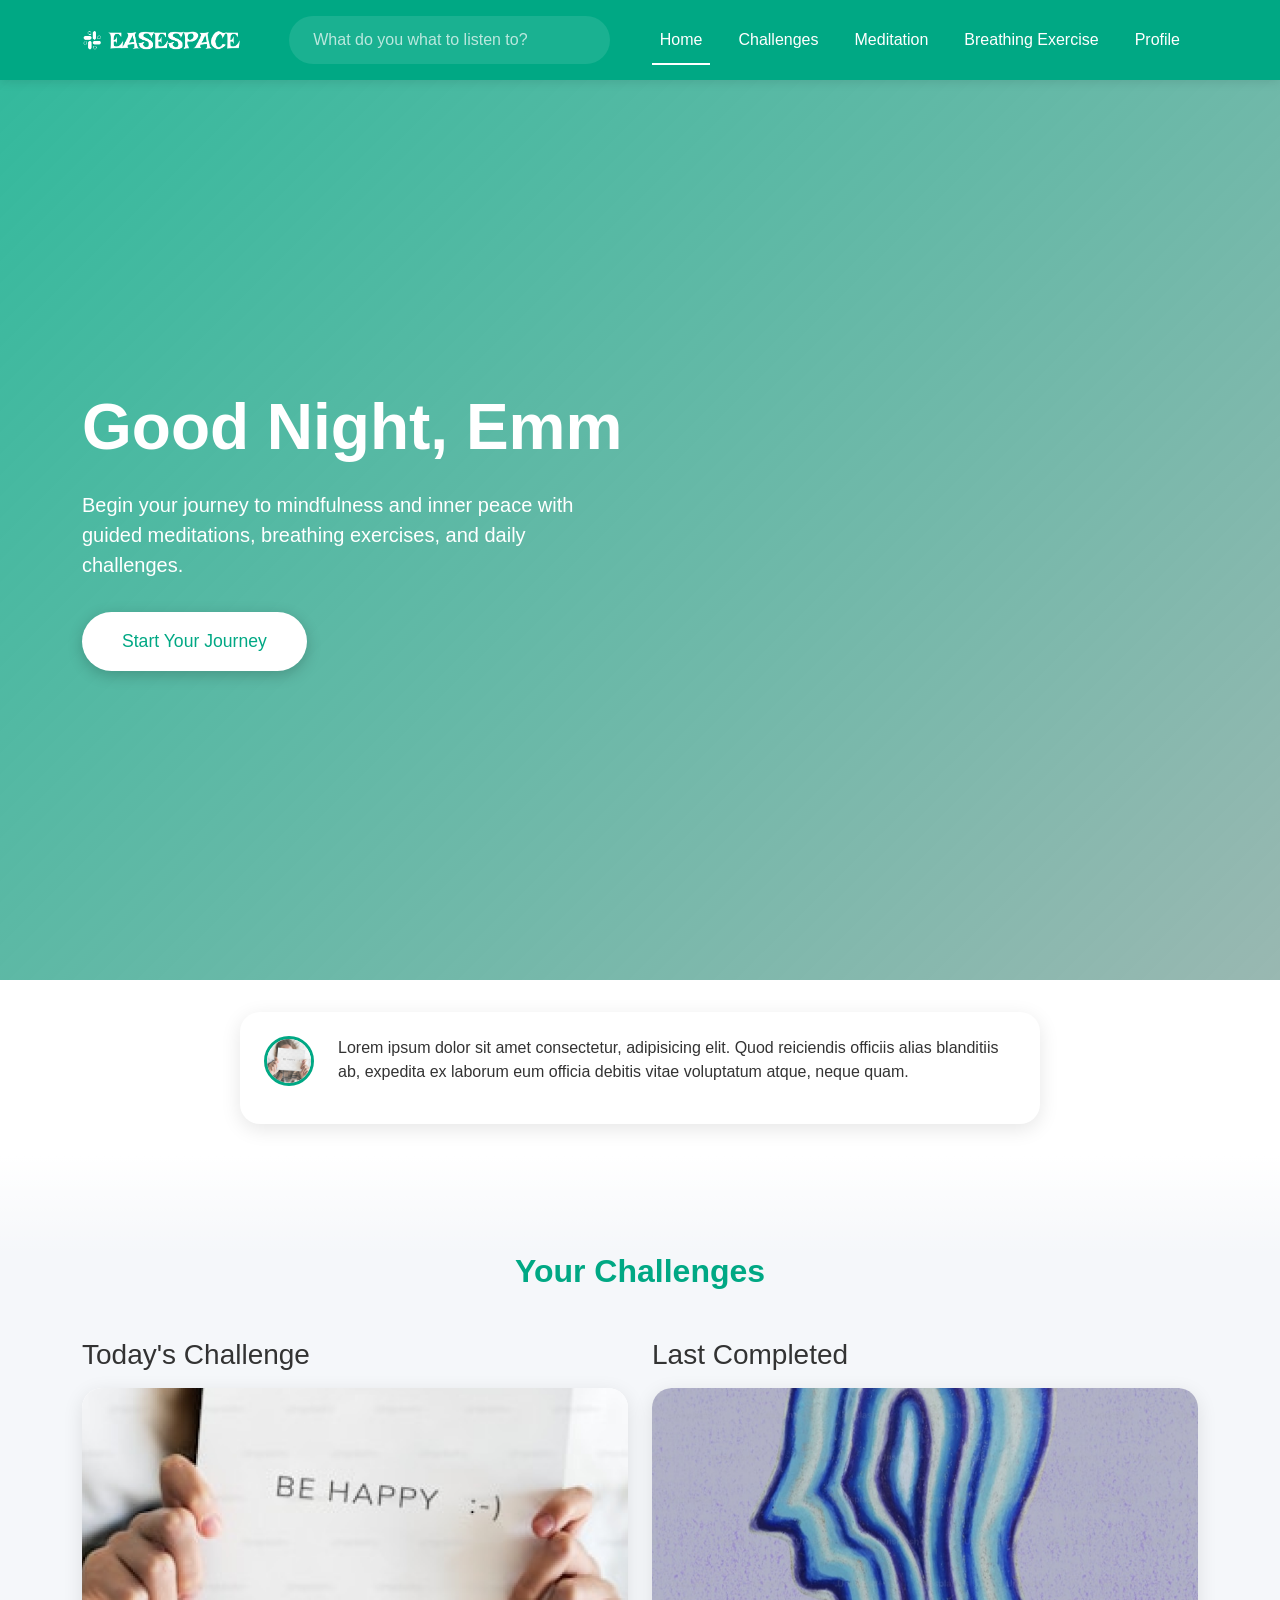
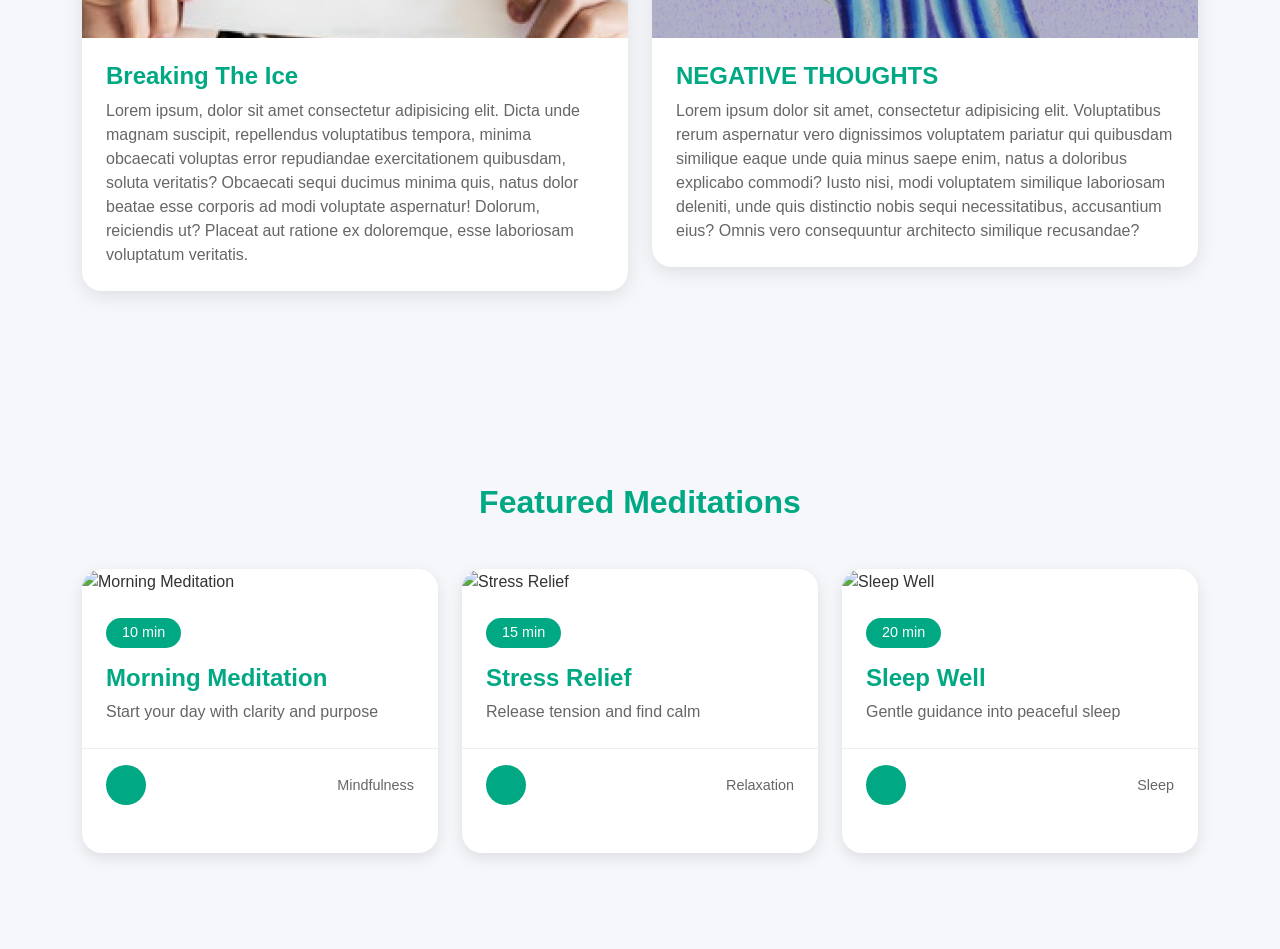
==== index.html @ 70c4209f "calmlike" ====
<!DOCTYPE html>
<html lang="en">
  <head>
    <meta charset="UTF-8" />
    <meta name="viewport" content="width=device-width, initial-scale=1.0" />
    <title>EASESPACE</title>
    <link
      href="https://cdn.jsdelivr.net/npm/bootstrap@5.3.2/dist/css/bootstrap.min.css"
      rel="stylesheet"
    />
    <link rel="stylesheet" href="styles.css" />
  </head>
  <body>
    <!-- Navigation -->
    <nav class="navbar navbar-expand-lg">
      <div class="container">
        <a class="navbar-brand" href="#">
          <img src="img/logo.png" alt="EASESPACE" id="img-logo" />
        </a>
        <div class="search-container">
          <input
            type="search"
            class="form-control"
            placeholder="What do you what to listen to?"
          />
        </div>
        <div class="navbar-nav ms-auto">
          <a class="nav-link active" href="index.html">Home</a>
          <a class="nav-link" href="challenges.html">Challenges</a>
          <a class="nav-link" href="meditation.html">Meditation</a>
          <a class="nav-link" href="breathing.html">Breathing Exercise</a>
          <a class="nav-link" href="profile.html">Profile</a>
        </div>
      </div>
    </nav>

    <!-- Hero Section -->
    <section class="hero">
        <div class="hero-overlay"></div>
        <div class="container">
            <div class="row align-items-center">
                <div class="col-lg-6">
                    <h1>Find Peace in Every Breath</h1>
                    <p>Begin your journey to mindfulness and inner peace with guided meditations, breathing exercises, and daily challenges.</p>
                    <a href="#meditation" class="btn btn-primary">Start Your Journey</a>
                </div>
            </div>
        </div>
    </section>

    <!-- Chat Section -->
    <div class="container mt-4">
      <div class="chat-message">
        <img src="img/happyava.png" alt="Avatar" class="chat-avatar" />
        <p>
          Lorem ipsum dolor sit amet consectetur, adipisicing elit. Quod
          reiciendis officiis alias blanditiis ab, expedita ex laborum eum
          officia debitis vitae voluptatum atque, neque quam.
        </p>
      </div>
    </div>

    <!-- Challenges Section -->
    <section class="challenges">
      <div class="container">
        <h2>Your Challenges</h2>
        <div class="row">
          <div class="col-md-6">
            <h3>Today's Challenge</h3>
            <div class="challenge-card">
              <img src="img/behappy.png" alt="Breaking The Ice" id="img2" />
              <h4>Breaking The Ice</h4>
              <p>
                Lorem ipsum, dolor sit amet consectetur adipisicing elit. Dicta
                unde magnam suscipit, repellendus voluptatibus tempora, minima
                obcaecati voluptas error repudiandae exercitationem quibusdam,
                soluta veritatis? Obcaecati sequi ducimus minima quis, natus
                dolor beatae esse corporis ad modi voluptate aspernatur!
                Dolorum, reiciendis ut? Placeat aut ratione ex doloremque, esse
                laboriosam voluptatum veritatis.
              </p>
            </div>
          </div>
          <div class="col-md-6">
            <h3>Last Completed</h3>
            <div class="challenge-card">
              <img src="img/thought.png" alt="Negative Thoughts" id="img3" />
              <h4>NEGATIVE THOUGHTS</h4>
              <p>
                Lorem ipsum dolor sit amet, consectetur adipisicing elit.
                Voluptatibus rerum aspernatur vero dignissimos voluptatem
                pariatur qui quibusdam similique eaque unde quia minus saepe
                enim, natus a doloribus explicabo commodi? Iusto nisi, modi
                voluptatem similique laboriosam deleniti, unde quis distinctio
                nobis sequi necessitatibus, accusantium eius? Omnis vero
                consequuntur architecto similique recusandae?
              </p>
            </div>
          </div>
        </div>
      </div>
    </section>

    <!-- Meditation Section -->
    <section id="meditation" class="meditation">
        <div class="container">
            <h2>Featured Meditations</h2>
            <div class="meditation-slider">
                <div class="row">
                    <div class="col-md-4">
                        <div class="meditation-card">
                            <img src="https://images.unsplash.com/photo-1506126613408-eca07ce68773?q=80&w=2070" alt="Morning Meditation">
                            <div class="meditation-content">
                                <span class="duration">10 min</span>
                                <h4>Morning Meditation</h4>
                                <p>Start your day with clarity and purpose</p>
                            </div>
                            <div class="meditation-footer">
                                <button class="play-btn"><i class="fas fa-play"></i></button>
                                <span class="category">Mindfulness</span>
                            </div>
                        </div>
                    </div>
                    <div class="col-md-4">
                        <div class="meditation-card">
                            <img src="https://images.unsplash.com/photo-1528319725582-ddc096101511?q=80&w=2070" alt="Stress Relief">
                            <div class="meditation-content">
                                <span class="duration">15 min</span>
                                <h4>Stress Relief</h4>
                                <p>Release tension and find calm</p>
                            </div>
                            <div class="meditation-footer">
                                <button class="play-btn"><i class="fas fa-play"></i></button>
                                <span class="category">Relaxation</span>
                            </div>
                        </div>
                    </div>
                    <div class="col-md-4">
                        <div class="meditation-card">
                            <img src="https://images.unsplash.com/photo-1591228127791-8e2eaef098d3?q=80&w=2070" alt="Sleep Well">
                            <div class="meditation-content">
                                <span class="duration">20 min</span>
                                <h4>Sleep Well</h4>
                                <p>Gentle guidance into peaceful sleep</p>
                            </div>
                            <div class="meditation-footer">
                                <button class="play-btn"><i class="fas fa-play"></i></button>
                                <span class="category">Sleep</span>
                            </div>
                        </div>
                    </div>
                </div>
            </div>
        </div>
    </section>

    <script src="https://cdn.jsdelivr.net/npm/bootstrap@5.3.2/dist/js/bootstrap.bundle.min.js"></script>
    <script src="script.js"></script>
  </body>
</html>
---- styles.css ----
/* Root Variables */
:root {
    --primary-color: #00A884;
    --text-color: #333;
    --bg-light: #F5F7FA;
    --transition-smooth: all 0.3s cubic-bezier(0.4, 0, 0.2, 1);
}

/* Global Animations */
@keyframes fadeInUp {
    from {
        opacity: 0;
        transform: translateY(20px);
    }
    to {
        opacity: 1;
        transform: translateY(0);
    }
}

@keyframes float {
    0%, 100% {
        transform: translateY(0);
    }
    50% {
        transform: translateY(-20px);
    }
}

@keyframes pulse {
    0% {
        transform: scale(1);
        box-shadow: 0 2px 10px rgba(0,0,0,0.1);
    }
    50% {
        transform: scale(1.05);
        box-shadow: 0 5px 20px rgba(0,0,0,0.15);
    }
    100% {
        transform: scale(1);
        box-shadow: 0 2px 10px rgba(0,0,0,0.1);
    }
}

body {
    font-family: Arial, sans-serif;
    color: var(--text-color);
    overflow-x: hidden;
}

/* Enhanced Navbar Styles */
.navbar {
    background-color: var(--primary-color);
    padding: 1rem 0;
    position: sticky;
    top: 0;
    z-index: 1000;
    box-shadow: 0 2px 10px rgba(0,0,0,0.1);
    transition: var(--transition-smooth);
}

.navbar.scrolled {
    padding: 0.5rem 0;
    background-color: rgba(0, 168, 132, 0.95);
    backdrop-filter: blur(10px);
}

.navbar-brand {
    color: white;
    font-weight: bold;
    display: flex;
    align-items: center;
    gap: 10px;
    transition: var(--transition-smooth);
}

.navbar-brand:hover {
    transform: scale(1.05);
}

.navbar-brand img {
    height: 30px;
    transition: var(--transition-smooth);
}

.nav-link {
    color: white !important;
    margin: 0 10px;
    position: relative;
    transition: var(--transition-smooth);
}

.nav-link::after {
    content: '';
    position: absolute;
    bottom: -5px;
    left: 0;
    width: 0;
    height: 2px;
    background: white;
    transition: var(--transition-smooth);
}

.nav-link:hover::after,
.nav-link.active::after {
    width: 100%;
}

.search-container {
    flex-grow: 1;
    max-width: 500px;
    margin: 0 2rem;
    position: relative;
}

.search-container input {
    border-radius: 25px;
    padding: 0.75rem 1.5rem;
    border: none;
    width: 100%;
    background: rgba(255, 255, 255, 0.1);
    color: white;
    transition: var(--transition-smooth);
}

.search-container input::placeholder {
    color: rgba(255, 255, 255, 0.7);
}

.search-container input:focus {
    background: rgba(255, 255, 255, 0.2);
    box-shadow: 0 0 15px rgba(0,0,0,0.1);
}

/* Enhanced Hero Section */
.hero {
    background-image: url('https://images.unsplash.com/photo-1499209974431-9dddcece7f88?q=80&w=2070');
    background-size: cover;
    background-position: center;
    background-attachment: fixed;
    height: 100vh;
    position: relative;
    display: flex;
    align-items: center;
    color: white;
    overflow: hidden;
}

.hero-overlay {
    position: absolute;
    top: 0;
    left: 0;
    right: 0;
    bottom: 0;
    background: linear-gradient(135deg, rgba(0,168,132,0.8) 0%, rgba(0,77,61,0.4) 100%);
    z-index: 1;
}

.hero .container {
    position: relative;
    z-index: 2;
}

.hero h1 {
    font-size: 4rem;
    font-weight: bold;
    margin-bottom: 1.5rem;
    animation: fadeInUp 1s ease;
}

.hero p {
    font-size: 1.25rem;
    margin-bottom: 2rem;
    opacity: 0.9;
    animation: fadeInUp 1s ease 0.2s;
    animation-fill-mode: forwards;
}

.hero .btn-primary {
    padding: 1rem 2.5rem;
    font-size: 1.1rem;
    border-radius: 50px;
    background: white;
    color: var(--primary-color);
    border: none;
    box-shadow: 0 4px 15px rgba(0,0,0,0.2);
    transition: all 0.3s ease;
    animation: fadeInUp 1s ease 0.4s;
    animation-fill-mode: forwards;
}

.hero .btn-primary:hover {
    transform: translateY(-5px);
    box-shadow: 0 8px 25px rgba(0,0,0,0.3);
}

/* Enhanced Chat Message */
.chat-message {
    background: white;
    border-radius: 20px;
    padding: 1.5rem;
    display: flex;
    align-items: start;
    gap: 1.5rem;
    box-shadow: 0 5px 20px rgba(0,0,0,0.1);
    margin: 2rem auto;
    max-width: 800px;
    transform: translateY(20px);
    opacity: 0;
    animation: fadeInUp 1s ease 0.5s forwards;
}

.chat-avatar {
    width: 50px;
    height: 50px;
    border-radius: 50%;
    border: 3px solid var(--primary-color);
    transition: var(--transition-smooth);
}

.chat-message:hover .chat-avatar {
    transform: scale(1.1) rotate(10deg);
}

/* Enhanced Challenges Section */
.challenges {
    padding: 6rem 0;
    background: var(--bg-light);
    position: relative;
    overflow: hidden;
}

.challenges::before {
    content: '';
    position: absolute;
    top: 0;
    left: 0;
    right: 0;
    height: 100px;
    background: linear-gradient(to bottom, white, transparent);
}

.challenges h2 {
    color: var(--primary-color);
    margin-bottom: 3rem;
    text-align: center;
    font-weight: bold;
    animation: fadeInUp 1s ease;
}

.challenge-card {
    background: white;
    border-radius: 20px;
    overflow: hidden;
    margin-top: 1rem;
    box-shadow: 0 5px 20px rgba(0,0,0,0.1);
    transition: var(--transition-smooth);
    transform: translateY(20px);
    opacity: 0;
    animation: fadeInUp 1s ease forwards;
}

.challenge-card:hover {
    transform: translateY(-10px) scale(1.02);
    box-shadow: 0 10px 30px rgba(0,0,0,0.15);
}

.challenge-card img {
    width: 100%;
    height: 250px;
    object-fit: cover;
    transition: var(--transition-smooth);
}

.challenge-card:hover img {
    transform: scale(1.1);
}

.challenge-card h4 {
    color: var(--primary-color);
    padding: 1.5rem 1.5rem 0.5rem;
    margin: 0;
    font-weight: bold;
}

.challenge-card p {
    padding: 0 1.5rem 1.5rem;
    color: #666;
    margin: 0;
}

/* Enhanced Meditation Section */
.meditation {
    padding: 6rem 0;
    background: var(--bg-light);
}

.meditation h2 {
    text-align: center;
    color: var(--primary-color);
    font-weight: bold;
    margin-bottom: 3rem;
    animation: fadeInUp 1s ease;
}

.meditation-card {
    background: white;
    border-radius: 20px;
    overflow: hidden;
    box-shadow: 0 5px 15px rgba(0,0,0,0.1);
    transition: all 0.3s ease;
    margin-bottom: 2rem;
    height: 100%;
}

.meditation-card:hover {
    transform: translateY(-10px);
    box-shadow: 0 15px 30px rgba(0,0,0,0.2);
}

.meditation-card img {
    width: 100%;
    height: 200px;
    object-fit: cover;
    transition: all 0.3s ease;
}

.meditation-card:hover img {
    transform: scale(1.1);
}

.meditation-content {
    padding: 1.5rem;
}

.meditation-content .duration {
    display: inline-block;
    background: var(--primary-color);
    color: white;
    padding: 0.25rem 1rem;
    border-radius: 20px;
    font-size: 0.9rem;
    margin-bottom: 1rem;
}

.meditation-content h4 {
    color: var(--primary-color);
    font-weight: bold;
    margin-bottom: 0.5rem;
}

.meditation-content p {
    color: #666;
    margin-bottom: 0;
}

.meditation-footer {
    padding: 1rem 1.5rem;
    border-top: 1px solid #eee;
    display: flex;
    justify-content: space-between;
    align-items: center;
}

.play-btn {
    width: 40px;
    height: 40px;
    border-radius: 50%;
    background: var(--primary-color);
    color: white;
    border: none;
    display: flex;
    align-items: center;
    justify-content: center;
    cursor: pointer;
    transition: all 0.3s ease;
}

.play-btn:hover {
    transform: scale(1.1);
    background: #008c6e;
}

.category {
    color: #666;
    font-size: 0.9rem;
}

.slider-controls {
    display: flex;
    justify-content: center;
    gap: 1rem;
    margin-top: 2rem;
}

.slider-controls button {
    background: var(--primary-color);
    color: white;
    border: none;
    width: 50px;
    height: 50px;
    border-radius: 50%;
    cursor: pointer;
    transition: var(--transition-smooth);
    position: relative;
    overflow: hidden;
}

.slider-controls button:hover {
    transform: scale(1.1);
    background-color: #008c6e;
}

.slider-controls button::before {
    content: '';
    position: absolute;
    top: 50%;
    left: 50%;
    width: 0;
    height: 0;
    background: rgba(255,255,255,0.3);
    border-radius: 50%;
    transform: translate(-50%, -50%);
    transition: width 0.3s ease, height 0.3s ease;
}

.slider-controls button:active::before {
    width: 100px;
    height: 100px;
}

@keyframes gradientShift {
    0%, 100% {
        background-position: 0% 50%;
    }
    50% {
        background-position: 100% 50%;
    }
}

/* Responsive Design */
@media (max-width: 991px) {
    .navbar-nav {
        background: var(--primary-color);
        padding: 1rem;
        border-radius: 10px;
        margin-top: 1rem;
    }

    .search-container {
        width: 100%;
        margin: 1rem 0;
    }

    .navbar-toggler {
        border: none;
        color: white;
    }

    .navbar-toggler:focus {
        box-shadow: none;
    }
}

@media (max-width: 768px) {
    .navbar-nav {
        margin-top: 1rem;
    }
    
    .search-container {
        margin: 1rem 0;
        max-width: 100%;
    }
    
    .hero {
        padding: 4rem 0;
        text-align: center;
    }

    .hero h1 {
        font-size: 2rem;
    }

    .chat-message {
        margin: 1rem;
    }

    .challenges {
        padding: 2rem 0;
    }

    .challenge-card {
        margin: 1rem 0;
    }

    .challenge-card img {
        height: 150px;
    }

    .meditation {
        padding: 2rem 0;
    }

    .meditation-slider .row {
        padding: 0.5rem;
    }

    .meditation-card {
        margin: 0.5rem;
    }
}

@media (max-width: 576px) {
    .container {
        padding: 0 1rem;
    }

    .hero h1 {
        font-size: 1.8rem;
    }

    .chat-message {
        flex-direction: column;
        align-items: center;
        text-align: center;
    }

    .chat-avatar {
        margin-bottom: 1rem;
    }

    .meditation-card img {
        height: 120px;
    }
}
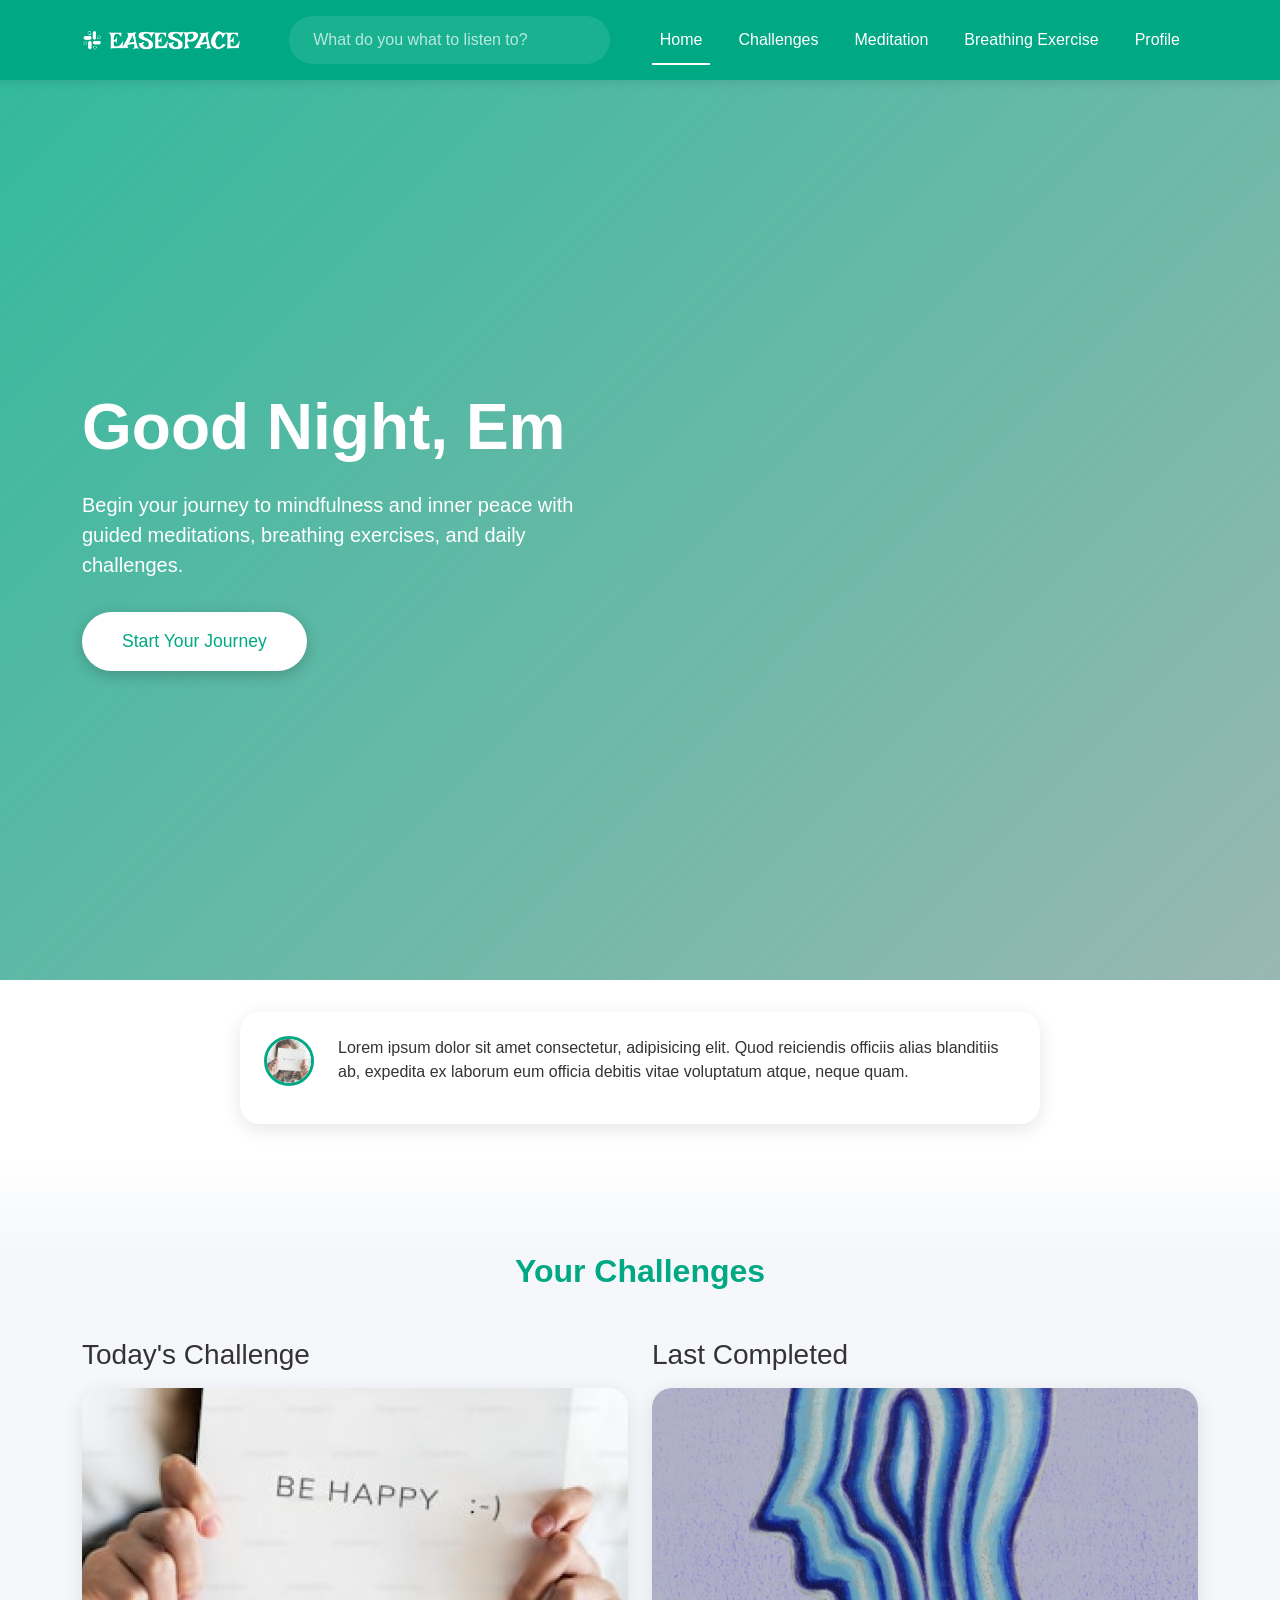
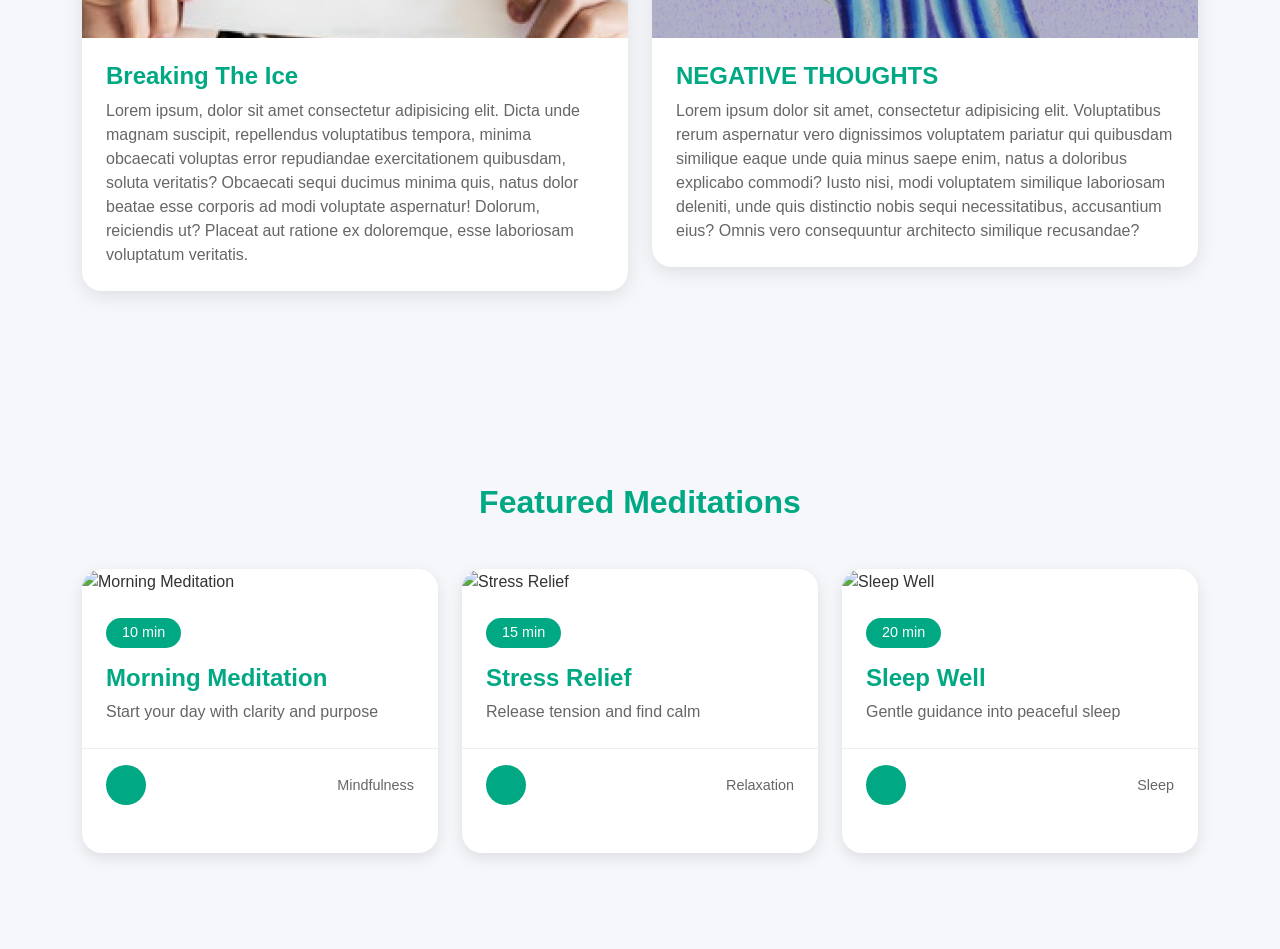
==== commit f3a3fa97: "added favicon" ====
--- a/index.html
+++ b/index.html
@@ -9,6 +9,8 @@
       rel="stylesheet"
     />
     <link rel="stylesheet" href="styles.css" />
+    <link rel="shortcut icon" href="img/logooo.png" type="image/x-icon">
+
   </head>
   <body>
     <!-- Navigation -->
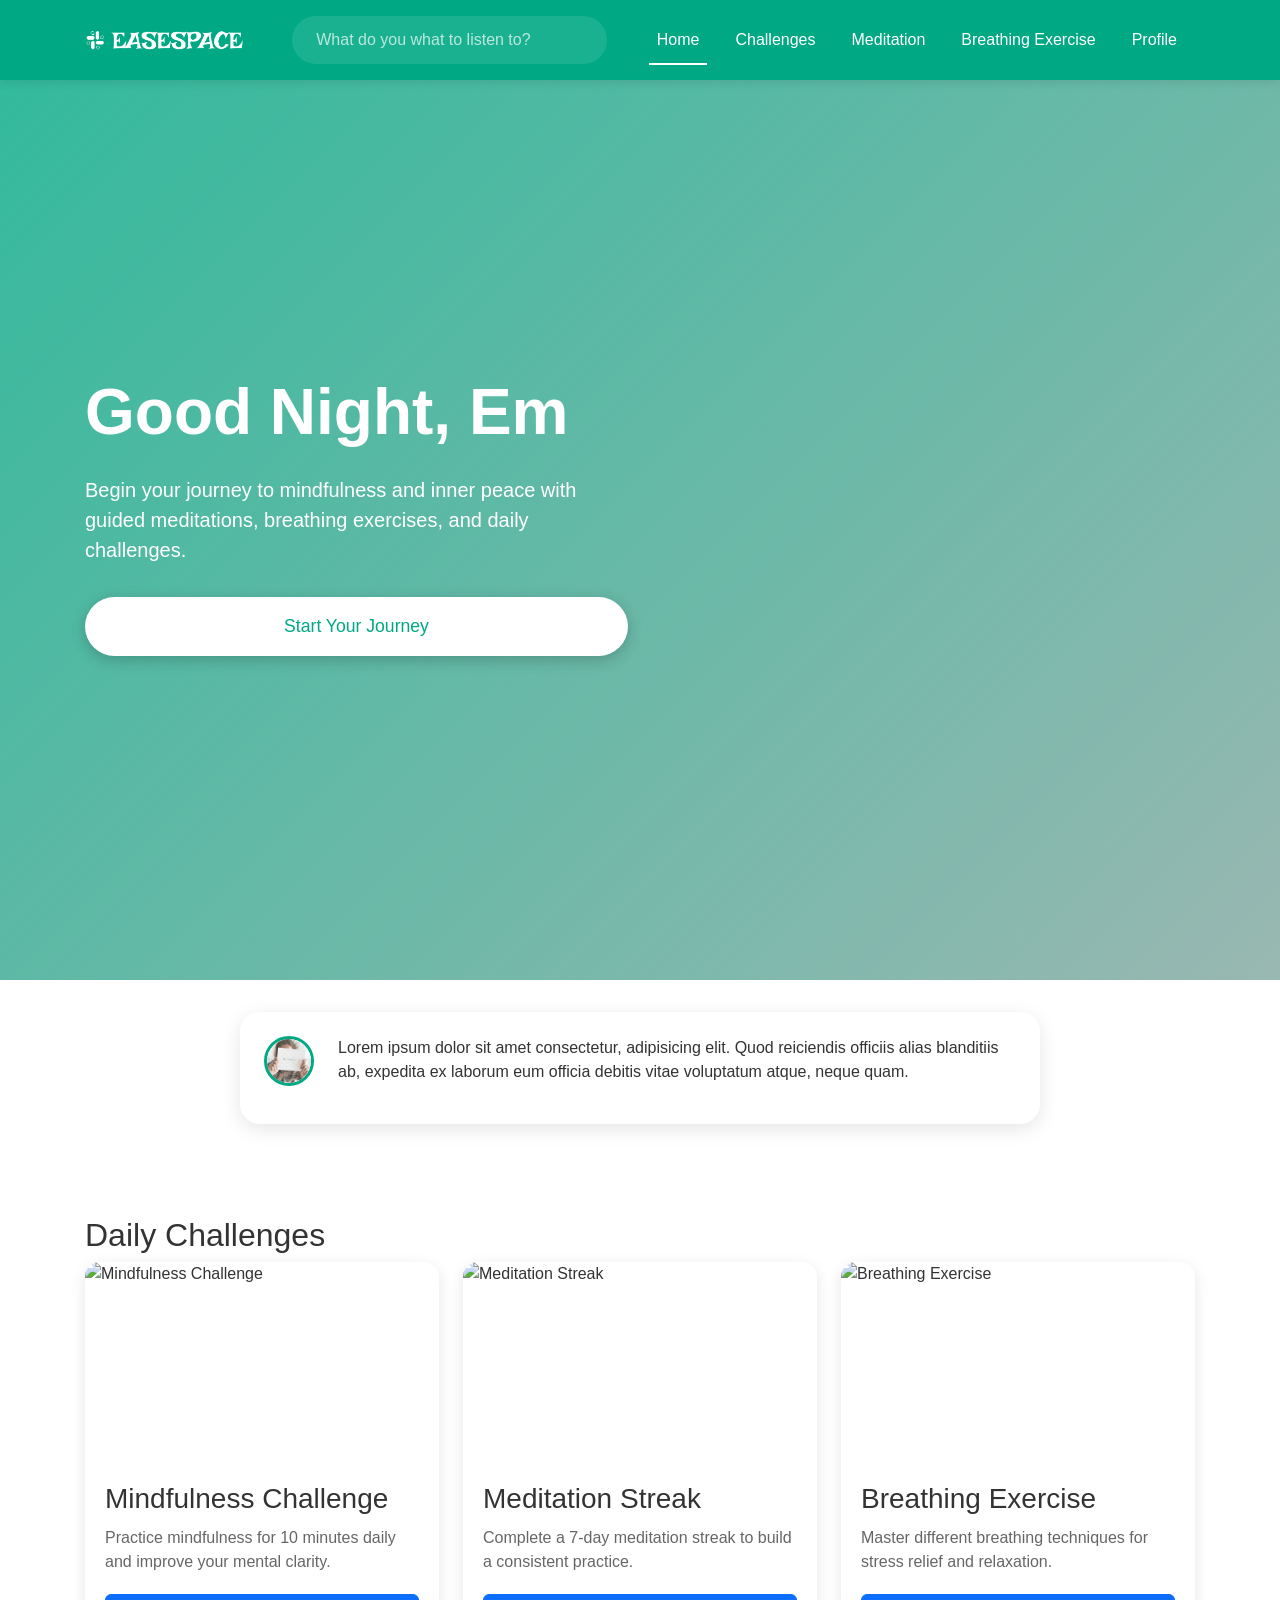
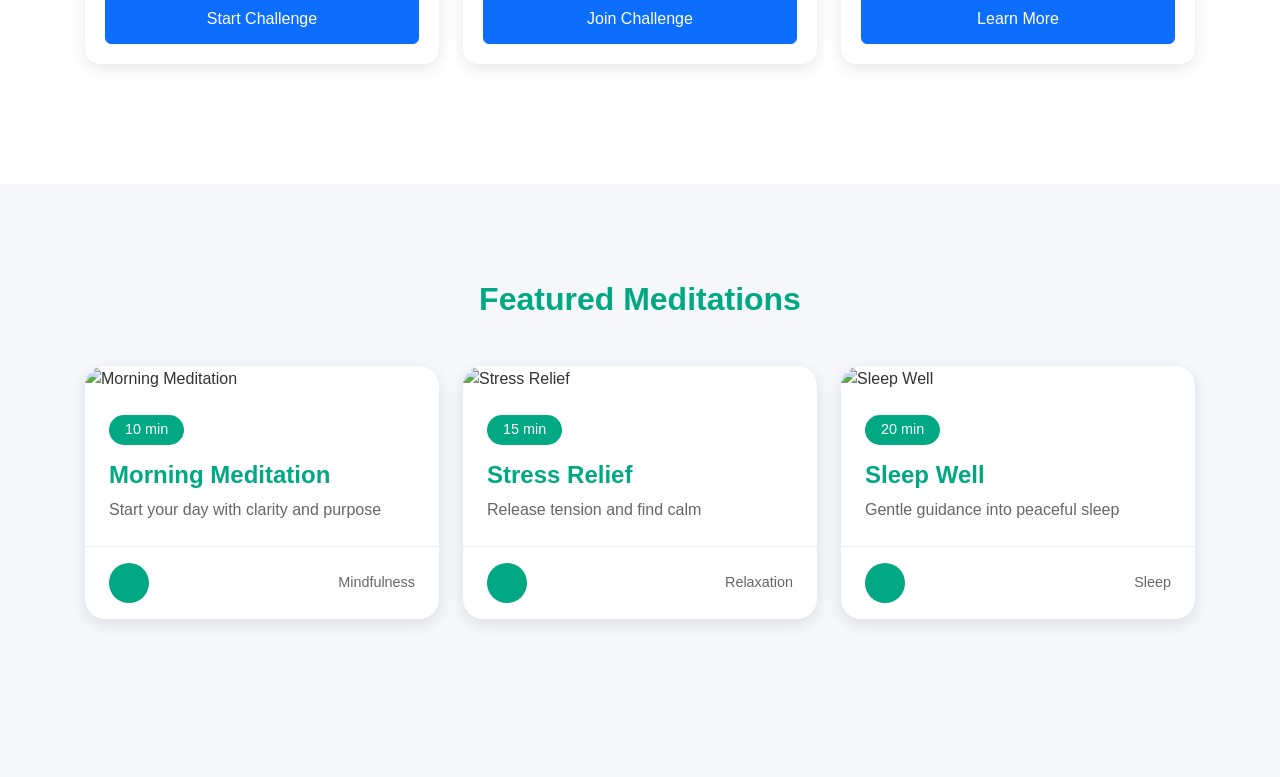
==== commit 00325ada: "fixed mobile cards" ====
--- a/index.html
+++ b/index.html
@@ -16,22 +16,27 @@
     <!-- Navigation -->
     <nav class="navbar navbar-expand-lg">
       <div class="container">
-        <a class="navbar-brand" href="#">
+        <a class="navbar-brand" href="index.html">
           <img src="img/logo.png" alt="EASESPACE" id="img-logo" />
         </a>
-        <div class="search-container">
-          <input
-            type="search"
-            class="form-control"
-            placeholder="What do you what to listen to?"
-          />
-        </div>
-        <div class="navbar-nav ms-auto">
-          <a class="nav-link active" href="index.html">Home</a>
-          <a class="nav-link" href="challenges.html">Challenges</a>
-          <a class="nav-link" href="meditation.html">Meditation</a>
-          <a class="nav-link" href="breathing.html">Breathing Exercise</a>
-          <a class="nav-link" href="profile.html">Profile</a>
+        <button class="navbar-toggler" type="button" data-bs-toggle="collapse" data-bs-target="#navbarContent">
+          <span class="navbar-toggler-icon"></span>
+        </button>
+        <div class="collapse navbar-collapse" id="navbarContent">
+          <div class="search-container">
+            <input
+              type="search"
+              class="form-control"
+              placeholder="What do you what to listen to?"
+            />
+          </div>
+          <div class="navbar-nav ms-auto">
+            <a class="nav-link active" href="index.html">Home</a>
+            <a class="nav-link" href="challenges.html">Challenges</a>
+            <a class="nav-link" href="meditation.html">Meditation</a>
+            <a class="nav-link" href="breathing.html">Breathing Exercise</a>
+            <a class="nav-link" href="profile.html">Profile</a>
+          </div>
         </div>
       </div>
     </nav>
@@ -62,46 +67,44 @@
       </div>
     </div>
 
-    <!-- Challenges Section -->
-    <section class="challenges">
-      <div class="container">
-        <h2>Your Challenges</h2>
-        <div class="row">
-          <div class="col-md-6">
-            <h3>Today's Challenge</h3>
-            <div class="challenge-card">
-              <img src="img/behappy.png" alt="Breaking The Ice" id="img2" />
-              <h4>Breaking The Ice</h4>
-              <p>
-                Lorem ipsum, dolor sit amet consectetur adipisicing elit. Dicta
-                unde magnam suscipit, repellendus voluptatibus tempora, minima
-                obcaecati voluptas error repudiandae exercitationem quibusdam,
-                soluta veritatis? Obcaecati sequi ducimus minima quis, natus
-                dolor beatae esse corporis ad modi voluptate aspernatur!
-                Dolorum, reiciendis ut? Placeat aut ratione ex doloremque, esse
-                laboriosam voluptatum veritatis.
-              </p>
+   <!-- Challenge Section -->
+<section class="challenge-section">
+    <div class="container">
+      <h2>Daily Challenges</h2>
+      <div class="row">
+        <div class="col-md-4">
+          <div class="challenge-card">
+            <img src="https://images.unsplash.com/photo-1544367567-0f2fcb009e0b?q=80&w=2020" alt="Mindfulness Challenge" />
+            <div class="challenge-content">
+              <h3>Mindfulness Challenge</h3>
+              <p>Practice mindfulness for 10 minutes daily and improve your mental clarity.</p>
+              <button class="btn btn-primary">Start Challenge</button>
             </div>
           </div>
-          <div class="col-md-6">
-            <h3>Last Completed</h3>
-            <div class="challenge-card">
-              <img src="img/thought.png" alt="Negative Thoughts" id="img3" />
-              <h4>NEGATIVE THOUGHTS</h4>
-              <p>
-                Lorem ipsum dolor sit amet, consectetur adipisicing elit.
-                Voluptatibus rerum aspernatur vero dignissimos voluptatem
-                pariatur qui quibusdam similique eaque unde quia minus saepe
-                enim, natus a doloribus explicabo commodi? Iusto nisi, modi
-                voluptatem similique laboriosam deleniti, unde quis distinctio
-                nobis sequi necessitatibus, accusantium eius? Omnis vero
-                consequuntur architecto similique recusandae?
-              </p>
+        </div>
+        <div class="col-md-4">
+          <div class="challenge-card">
+            <img src="https://images.unsplash.com/photo-1518611012118-696072aa579a?q=80&w=2070" alt="Meditation Streak" />
+            <div class="challenge-content">
+              <h3>Meditation Streak</h3>
+              <p>Complete a 7-day meditation streak to build a consistent practice.</p>
+              <button class="btn btn-primary">Join Challenge</button>
+            </div>
+          </div>
+        </div>
+        <div class="col-md-4">
+          <div class="challenge-card">
+            <img src="https://images.unsplash.com/photo-1602192509154-0b900ee1f851?q=80&w=2070" alt="Breathing Exercise" />
+            <div class="challenge-content">
+              <h3>Breathing Exercise</h3>
+              <p>Master different breathing techniques for stress relief and relaxation.</p>
+              <button class="btn btn-primary">Learn More</button>
             </div>
           </div>
         </div>
       </div>
-    </section>
+    </div>
+  </section>
 
     <!-- Meditation Section -->
     <section id="meditation" class="meditation">
--- a/styles.css
+++ b/styles.css
@@ -130,6 +130,123 @@
 .search-container input:focus {
     background: rgba(255, 255, 255, 0.2);
     box-shadow: 0 0 15px rgba(0,0,0,0.1);
+}
+
+/* Mobile Navigation */
+.navbar-toggler {
+    border: none;
+    padding: 0.25rem 0.75rem;
+    background: transparent;
+    cursor: pointer;
+    display: none;
+}
+
+.navbar-toggler:focus {
+    outline: none;
+    box-shadow: none;
+}
+
+.navbar-toggler-icon {
+    background-image: url("data:image/svg+xml,%3csvg xmlns='http://www.w3.org/2000/svg' viewBox='0 0 30 30'%3e%3cpath stroke='rgba%280, 0, 0, 0.75%29' stroke-linecap='round' stroke-miterlimit='10' stroke-width='2' d='M4 7h22M4 15h22M4 23h22'/%3e%3c/svg%3e");
+}
+
+@media (max-width: 991px) {
+    .navbar {
+        padding: 1rem;
+    }
+
+    .navbar-toggler {
+        display: block;
+    }
+
+    .navbar-collapse {
+        position: fixed;
+        top: 76px;
+        left: -100%;
+        width: 100%;
+        height: calc(100vh - 76px);
+        background: white;
+        transition: all 0.3s ease-in-out;
+        display: block !important;
+        padding: 1rem;
+        z-index: 1000;
+    }
+
+    .navbar-collapse.show {
+        left: 0;
+    }
+
+    .navbar-nav {
+        flex-direction: column;
+        align-items: center;
+        gap: 1rem;
+        padding-top: 1rem;
+    }
+
+    .search-container {
+        width: 100%;
+        margin: 1rem 0;
+    }
+
+    .navbar-nav .nav-link {
+        padding: 0.5rem 1rem;
+        width: 100%;
+        text-align: center;
+    }
+
+    /* Card Spacing for Mobile */
+    .row {
+        margin-left: -15px;
+        margin-right: -15px;
+    }
+
+    .col-md-4, .col-lg-4 {
+        padding: 15px;
+    }
+
+    .featured-card,
+    .meditation-card,
+    .session-card,
+    .challenge-card {
+        margin-bottom: 30px;
+    }
+}
+
+/* Additional Card Spacing */
+.featured-card,
+.meditation-card,
+.session-card,
+.challenge-card {
+    height: 100%;
+    margin-bottom: 30px;
+}
+
+.row > [class*='col-'] {
+    margin-bottom: 30px;
+}
+
+/* Container padding for better mobile spacing */
+.container {
+    padding-left: 15px;
+    padding-right: 15px;
+}
+
+@media (max-width: 576px) {
+    .container {
+        padding-left: 20px;
+        padding-right: 20px;
+    }
+
+    .row {
+        margin-left: -10px;
+        margin-right: -10px;
+    }
+
+    .col-md-4, .col-lg-4 {
+        padding-left: 10px;
+        padding-right: 10px;
+        margin-bottom: 20px;
+    }
 }
 
 /* Enhanced Hero Section */
@@ -248,45 +365,96 @@
     animation: fadeInUp 1s ease;
 }
 
+.challenge-section {
+    padding: 60px 0;
+}
+
 .challenge-card {
     background: white;
-    border-radius: 20px;
+    border-radius: 15px;
     overflow: hidden;
-    margin-top: 1rem;
-    box-shadow: 0 5px 20px rgba(0,0,0,0.1);
-    transition: var(--transition-smooth);
-    transform: translateY(20px);
-    opacity: 0;
-    animation: fadeInUp 1s ease forwards;
+    box-shadow: 0 4px 15px rgba(0, 0, 0, 0.1);
+    height: 100%;
+    display: flex;
+    flex-direction: column;
+    margin-bottom: 30px;
+    transition: transform 0.3s ease;
 }
 
 .challenge-card:hover {
-    transform: translateY(-10px) scale(1.02);
-    box-shadow: 0 10px 30px rgba(0,0,0,0.15);
+    transform: translateY(-5px);
 }
 
 .challenge-card img {
     width: 100%;
-    height: 250px;
+    height: 200px;
     object-fit: cover;
-    transition: var(--transition-smooth);
-}
-
-.challenge-card:hover img {
-    transform: scale(1.1);
-}
-
-.challenge-card h4 {
-    color: var(--primary-color);
-    padding: 1.5rem 1.5rem 0.5rem;
-    margin: 0;
-    font-weight: bold;
-}
-
-.challenge-card p {
-    padding: 0 1.5rem 1.5rem;
+}
+
+.challenge-content {
+    padding: 20px;
+    flex: 1;
+    display: flex;
+    flex-direction: column;
+}
+
+.challenge-content h3 {
+    margin-bottom: 10px;
+    color: var(--text-color);
+}
+
+.challenge-content p {
     color: #666;
-    margin: 0;
+    margin-bottom: 20px;
+    flex: 1;
+}
+
+.challenge-content .btn {
+    width: 100%;
+    padding: 0.75rem;
+    margin-top: auto;
+}
+
+@media (max-width: 768px) {
+    .challenge-section {
+        padding: 40px 0;
+    }
+
+    .challenge-section .row {
+        margin-left: -10px;
+        margin-right: -10px;
+    }
+
+    .challenge-section .col-md-4 {
+        padding-left: 10px;
+        padding-right: 10px;
+        margin-bottom: 20px;
+    }
+
+    .challenge-card {
+        margin-bottom: 20px;
+    }
+
+    .challenge-card img {
+        height: 180px;
+    }
+}
+
+/* Ensure all cards have proper spacing */
+.row > [class*='col-'] {
+    display: flex;
+    flex-direction: column;
+    margin-bottom: 30px;
+}
+
+@media (max-width: 576px) {
+    .row > [class*='col-'] {
+        margin-bottom: 20px;
+    }
+
+    .row > [class*='col-']:last-child {
+        margin-bottom: 0;
+    }
 }
 
 /* Enhanced Meditation Section */
